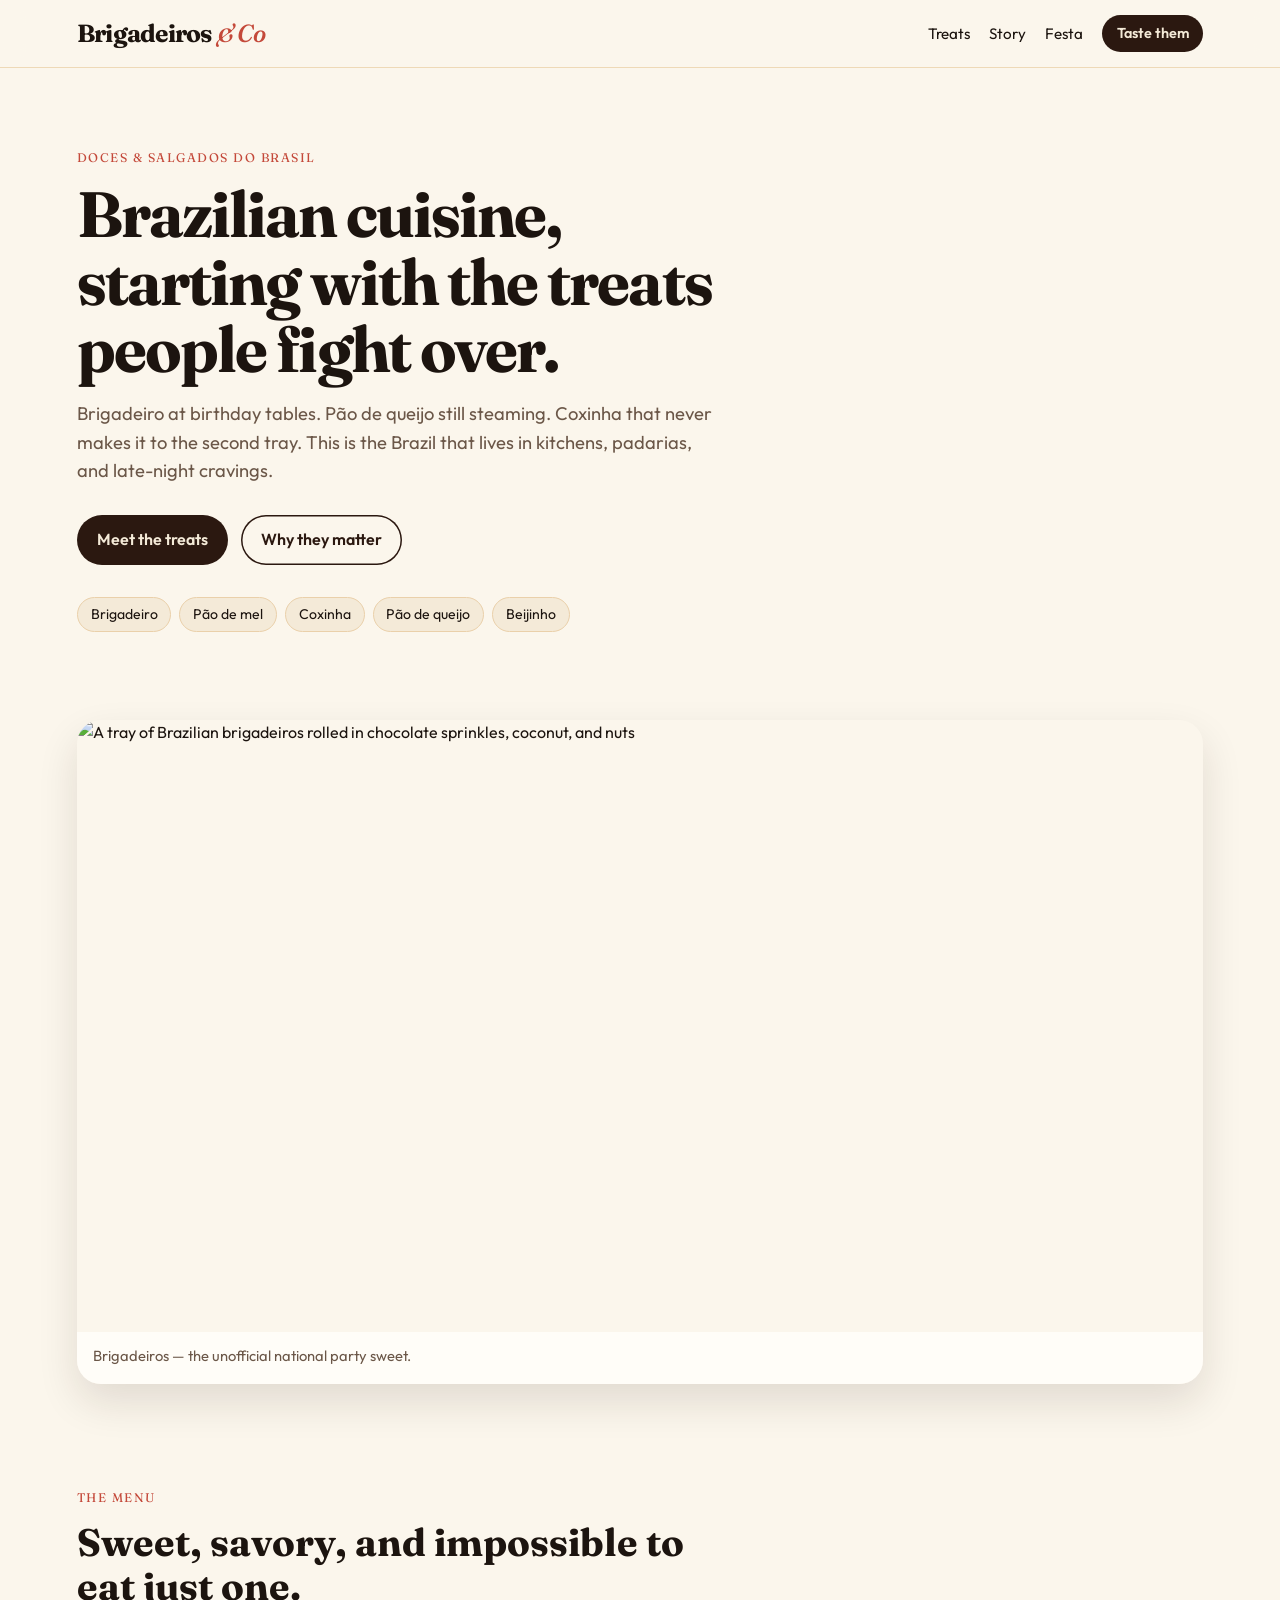
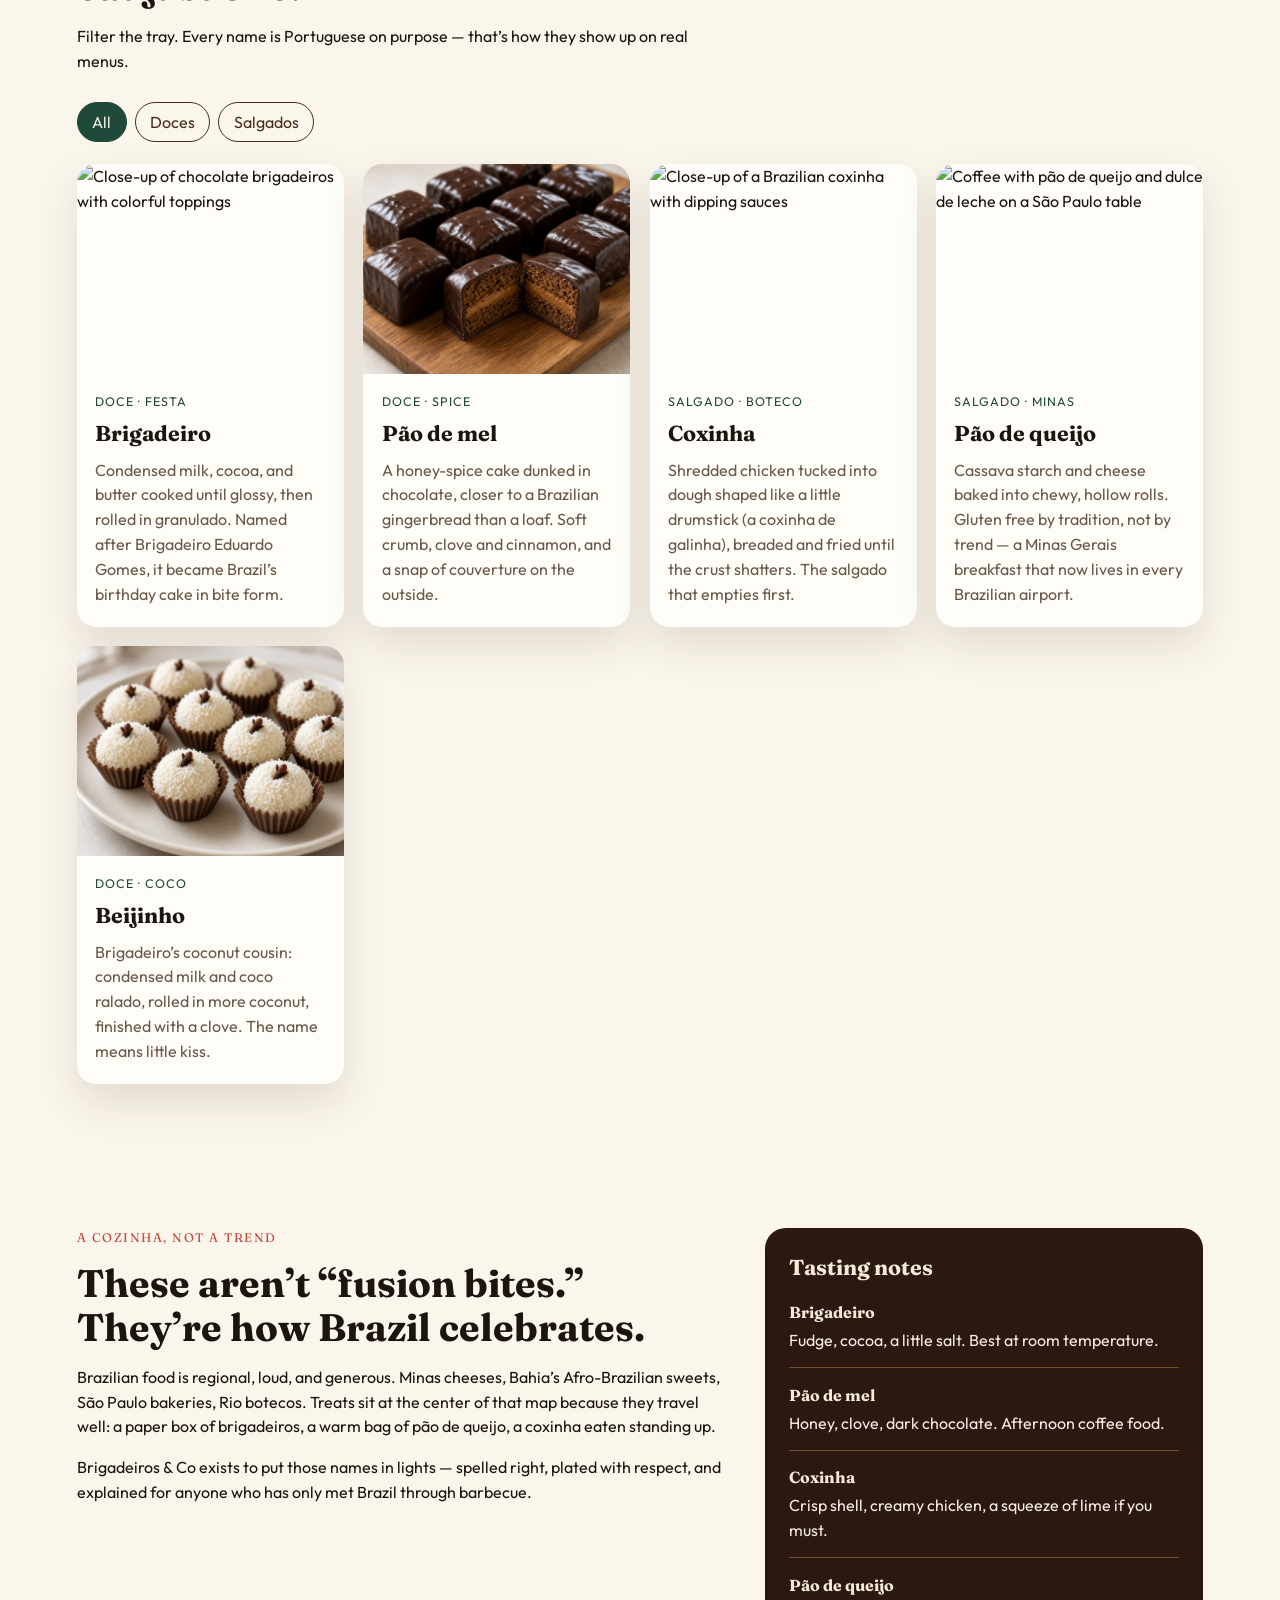
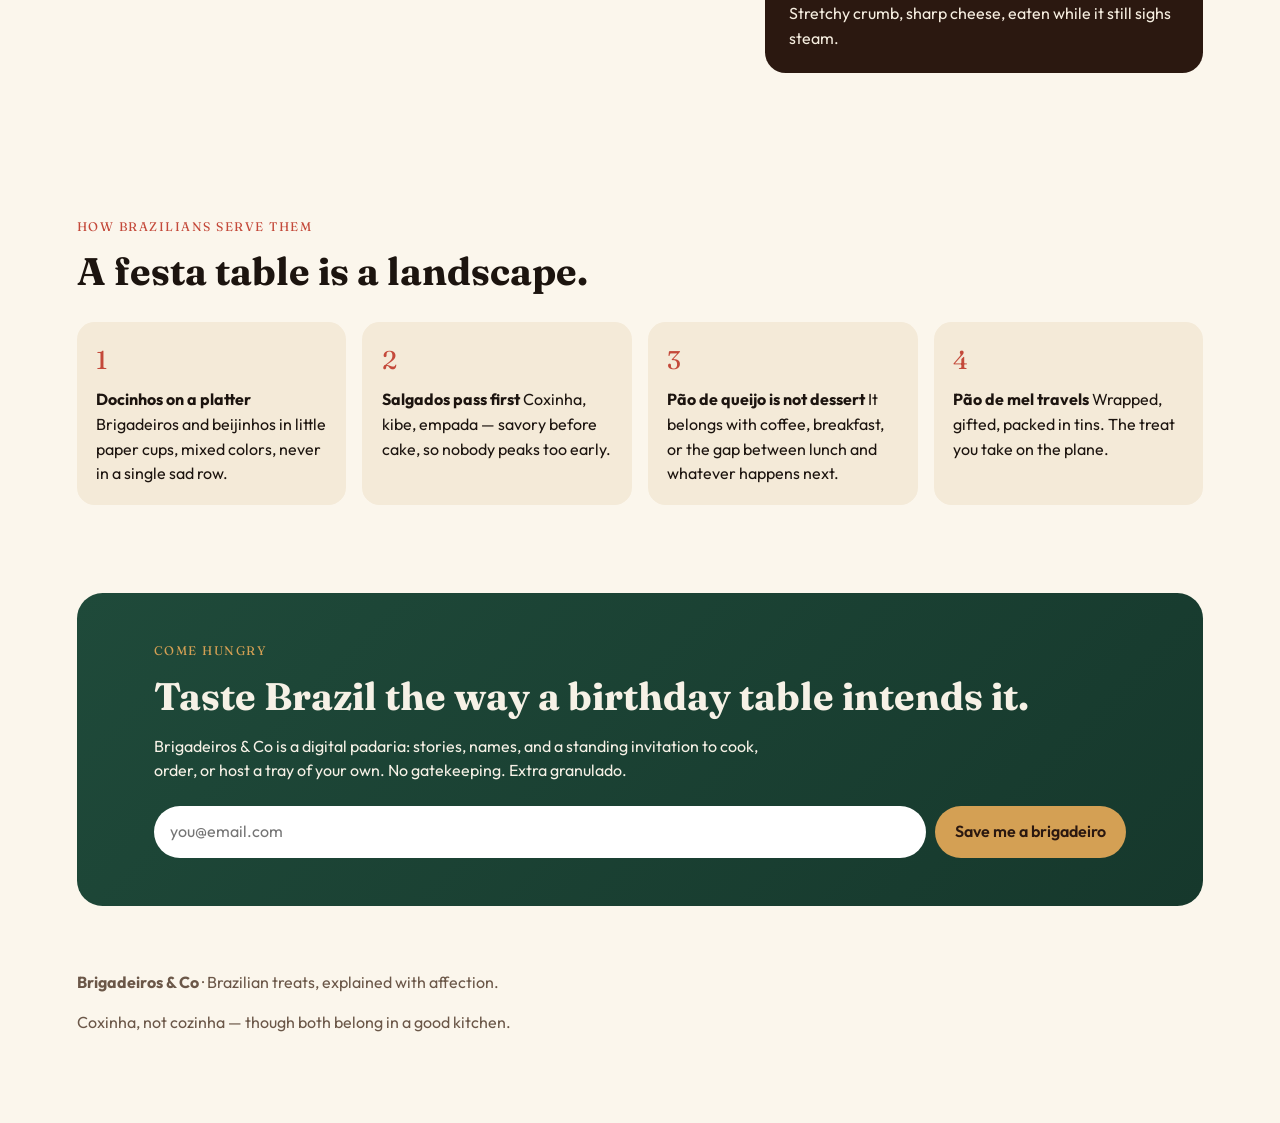
==== index.html @ df834049 "First changes" ====
<!DOCTYPE html>
<html lang="en">
  <head>
    <meta charset="UTF-8" />
    <meta name="viewport" content="width=device-width, initial-scale=1" />
    <title>Brigadeiros &amp; Co — Brazilian treats, from brigadeiro to pão de queijo</title>
    <meta
      name="description"
      content="Brigadeiros & Co is a love letter to Brazilian confeitaria: brigadeiros, pão de mel, coxinha, pão de queijo, and the sweets that show up at every festa."
    />
    <link rel="preconnect" href="https://fonts.googleapis.com" />
    <link rel="preconnect" href="https://fonts.gstatic.com" crossorigin />
    <link
      href="https://fonts.googleapis.com/css2?family=Fraunces:ital,opsz,wght@0,9..144,500;0,9..144,700;1,9..144,500&family=Outfit:wght@360;460;600&display=swap"
      rel="stylesheet"
    />
    <link rel="stylesheet" href="styles.css" />
  </head>
  <body>
    <a class="skip" href="#treats">Skip to treats</a>
    <header class="nav">
      <a class="mark" href="#top">Brigadeiros <span class="amp">&amp; Co</span></a>
      <nav>
        <a href="#treats">Treats</a>
        <a href="#story">Story</a>
        <a href="#festa">Festa</a>
        <a class="btn btn-small" href="#visit">Taste them</a>
      </nav>
    </header>

    <main id="top">
      <section class="hero">
        <p class="eyebrow">Doces &amp; salgados do Brasil</p>
        <h1>Brazilian cuisine, starting with the treats people fight over.</h1>
        <p class="lede">
          Brigadeiro at birthday tables. Pão de queijo still steaming.
          Coxinha that never makes it to the second tray. This is the Brazil
          that lives in kitchens, padarias, and late-night cravings.
        </p>
        <div class="hero-actions">
          <a class="btn" href="#treats">Meet the treats</a>
          <a class="btn btn-ghost" href="#story">Why they matter</a>
        </div>
        <ul class="hero-pills" aria-label="Featured treats">
          <li>Brigadeiro</li>
          <li>Pão de mel</li>
          <li>Coxinha</li>
          <li>Pão de queijo</li>
          <li>Beijinho</li>
        </ul>
      </section>

      <section class="band">
        <figure class="hero-photo">
          <img
            src="https://images.pexels.com/photos/5365924/pexels-photo-5365924.jpeg?auto=compress&cs=tinysrgb&w=1600"
            alt="A tray of Brazilian brigadeiros rolled in chocolate sprinkles, coconut, and nuts"
            width="1600"
            height="1067"
          />
          <figcaption>Brigadeiros — the unofficial national party sweet.</figcaption>
        </figure>
      </section>

      <section id="treats" class="section">
        <div class="section-head">
          <p class="eyebrow">The menu</p>
          <h2>Sweet, savory, and impossible to eat just one.</h2>
          <p>
            Filter the tray. Every name is Portuguese on purpose — that’s how
            they show up on real menus.
          </p>
        </div>
        <div class="filters" role="tablist" aria-label="Treat type">
          <button class="chip is-active" data-filter="all" type="button">All</button>
          <button class="chip" data-filter="doce" type="button">Doces</button>
          <button class="chip" data-filter="salgado" type="button">Salgados</button>
        </div>
        <div class="grid" id="treat-grid">
          <article class="card" data-kind="doce">
            <img
              src="https://images.pexels.com/photos/5365924/pexels-photo-5365924.jpeg?auto=compress&cs=tinysrgb&w=900"
              alt="Close-up of chocolate brigadeiros with colorful toppings"
            />
            <div class="card-body">
              <p class="tag">Doce · festa</p>
              <h3>Brigadeiro</h3>
              <p>
                Condensed milk, cocoa, and butter cooked until glossy, then
                rolled in granulado. Named after Brigadeiro Eduardo Gomes, it
                became Brazil’s birthday cake in bite form.
              </p>
            </div>
          </article>
          <article class="card" data-kind="doce">
            <img
              src="images/pao-de-mel.jpg"
              alt="Chocolate-covered Brazilian pão de mel, one piece cut open to show honey cake and doce de leite"
            />
            <div class="card-body">
              <p class="tag">Doce · spice</p>
              <h3>Pão de mel</h3>
              <p>
                A honey-spice cake dunked in chocolate, closer to a Brazilian
                gingerbread than a loaf. Soft crumb, clove and cinnamon, and a
                snap of couverture on the outside.
              </p>
            </div>
          </article>
          <article class="card" data-kind="salgado">
            <img
              src="https://images.pexels.com/photos/17409458/pexels-photo-17409458.jpeg?auto=compress&cs=tinysrgb&w=900"
              alt="Close-up of a Brazilian coxinha with dipping sauces"
            />
            <div class="card-body">
              <p class="tag">Salgado · boteco</p>
              <h3>Coxinha</h3>
              <p>
                Shredded chicken tucked into dough shaped like a little drumstick
                (a coxinha de galinha), breaded and fried until the crust
                shatters. The salgado that empties first.
              </p>
            </div>
          </article>
          <article class="card" data-kind="salgado">
            <img
              src="https://images.pexels.com/photos/34472660/pexels-photo-34472660.jpeg?auto=compress&cs=tinysrgb&w=900"
              alt="Coffee with pão de queijo and dulce de leche on a São Paulo table"
            />
            <div class="card-body">
              <p class="tag">Salgado · Minas</p>
              <h3>Pão de queijo</h3>
              <p>
                Cassava starch and cheese baked into chewy, hollow rolls. Gluten
                free by tradition, not by trend — a Minas Gerais breakfast that
                now lives in every Brazilian airport.
              </p>
            </div>
          </article>
          <article class="card" data-kind="doce">
            <img
              src="images/beijinho.jpg"
              alt="Brazilian beijinhos rolled in shredded coconut and topped with cloves"
            />
            <div class="card-body">
              <p class="tag">Doce · coco</p>
              <h3>Beijinho</h3>
              <p>
                Brigadeiro’s coconut cousin: condensed milk and coco ralado,
                rolled in more coconut, finished with a clove. The name means
                little kiss.
              </p>
            </div>
          </article>
        </div>
      </section>

      <section id="story" class="section story">
        <div class="story-copy">
          <p class="eyebrow">A cozinha, not a trend</p>
          <h2>These aren’t “fusion bites.” They’re how Brazil celebrates.</h2>
          <p>
            Brazilian food is regional, loud, and generous. Minas cheeses,
            Bahia’s Afro-Brazilian sweets, São Paulo bakeries, Rio botecos.
            Treats sit at the center of that map because they travel well:
            a paper box of brigadeiros, a warm bag of pão de queijo, a
            coxinha eaten standing up.
          </p>
          <p>
            Brigadeiros &amp; Co exists to put those names in lights — spelled right, plated
            with respect, and explained for anyone who has only met Brazil
            through barbecue.
          </p>
        </div>
        <aside class="notes">
          <h3>Tasting notes</h3>
          <dl>
            <div>
              <dt>Brigadeiro</dt>
              <dd>Fudge, cocoa, a little salt. Best at room temperature.</dd>
            </div>
            <div>
              <dt>Pão de mel</dt>
              <dd>Honey, clove, dark chocolate. Afternoon coffee food.</dd>
            </div>
            <div>
              <dt>Coxinha</dt>
              <dd>Crisp shell, creamy chicken, a squeeze of lime if you must.</dd>
            </div>
            <div>
              <dt>Pão de queijo</dt>
              <dd>Stretchy crumb, sharp cheese, eaten while it still sighs steam.</dd>
            </div>
          </dl>
        </aside>
      </section>

      <section id="festa" class="section festa">
        <div class="section-head">
          <p class="eyebrow">How Brazilians serve them</p>
          <h2>A festa table is a landscape.</h2>
        </div>
        <ol class="steps">
          <li>
            <strong>Docinhos on a platter</strong>
            Brigadeiros and beijinhos in little paper cups, mixed colors, never
            in a single sad row.
          </li>
          <li>
            <strong>Salgados pass first</strong>
            Coxinha, kibe, empada — savory before cake, so nobody peaks too early.
          </li>
          <li>
            <strong>Pão de queijo is not dessert</strong>
            It belongs with coffee, breakfast, or the gap between lunch and
            whatever happens next.
          </li>
          <li>
            <strong>Pão de mel travels</strong>
            Wrapped, gifted, packed in tins. The treat you take on the plane.
          </li>
        </ol>
      </section>

      <section id="visit" class="cta">
        <p class="eyebrow">Come hungry</p>
        <h2>Taste Brazil the way a birthday table intends it.</h2>
        <p>
          Brigadeiros &amp; Co is a digital padaria: stories, names, and a standing invitation
          to cook, order, or host a tray of your own. No gatekeeping. Extra
          granulado.
        </p>
        <form class="signup" id="signup">
          <label class="sr" for="email">Email</label>
          <input id="email" name="email" type="email" required placeholder="you@email.com" />
          <button class="btn" type="submit">Save me a brigadeiro</button>
          <p class="form-note" id="form-note" hidden>Saved. We’ll pretend this is a real mailing list until you plug one in.</p>
        </form>
      </section>
    </main>

    <footer>
      <p><strong>Brigadeiros &amp; Co</strong> · Brazilian treats, explained with affection.</p>
      <p>Coxinha, not cozinha — though both belong in a good kitchen.</p>
    </footer>
    <script src="script.js"></script>
  </body>
</html>
---- styles.css ----
:root {
  --cacao: #2b1810;
  --bark: #4a2c1a;
  --cream: #f4ead8;
  --paper: #fbf6ec;
  --honey: #d4a054;
  --guava: #c4493a;
  --forest: #1f4a3a;
  --ink: #1c140f;
  --muted: #6b5748;
  --card: #fffdf8;
  --shadow: 0 18px 40px rgba(43, 24, 16, 0.12);
}

* {
  box-sizing: border-box;
}

html {
  scroll-behavior: smooth;
}

body {
  margin: 0;
  color: var(--ink);
  background:
    radial-gradient(1200px 500px at 10% -10%, #f3d7a0 0%, transparent 55%),
    var(--paper);
  font-family: Outfit, system-ui, sans-serif;
  line-height: 1.55;
}

h1,
h2,
h3,
.mark,
.eyebrow {
  font-family: Fraunces, Georgia, serif;
}

img {
  max-width: 100%;
  display: block;
}

a {
  color: inherit;
}

.skip {
  position: absolute;
  left: -999px;
}

.skip:focus {
  left: 1rem;
  top: 1rem;
  background: var(--cacao);
  color: var(--cream);
  padding: 0.5rem 0.8rem;
  z-index: 20;
}

.nav {
  position: sticky;
  top: 0;
  z-index: 10;
  display: flex;
  justify-content: space-between;
  align-items: center;
  padding: 0.9rem 6vw;
  background: color-mix(in srgb, var(--paper) 88%, transparent);
  backdrop-filter: blur(12px);
  border-bottom: 1px solid color-mix(in srgb, var(--honey) 35%, transparent);
}

.mark {
  font-size: clamp(1.15rem, 2.4vw, 1.55rem);
  font-weight: 700;
  text-decoration: none;
  white-space: nowrap;
  letter-spacing: -0.03em;
}

.amp {
  font-style: italic;
  font-weight: 500;
  color: var(--guava);
  letter-spacing: -0.03em;
}

nav {
  display: flex;
  gap: 1.2rem;
  align-items: center;
}

nav a {
  text-decoration: none;
  font-size: 0.95rem;
}

.hero,
.section,
.cta,
footer {
  padding: 4.5rem 6vw;
}

.hero {
  max-width: 52rem;
  padding-top: 5rem;
}

.eyebrow {
  letter-spacing: 0.12em;
  text-transform: uppercase;
  font-size: 0.78rem;
  color: var(--guava);
  margin: 0 0 0.8rem;
}

h1 {
  font-size: clamp(2.4rem, 5vw, 4.4rem);
  line-height: 1.05;
  margin: 0 0 1.1rem;
  font-weight: 700;
  letter-spacing: -0.03em;
}

.lede {
  font-size: 1.15rem;
  color: var(--muted);
  max-width: 40rem;
}

.hero-actions {
  display: flex;
  gap: 0.8rem;
  flex-wrap: wrap;
  margin: 1.8rem 0 2rem;
}

.btn {
  display: inline-flex;
  align-items: center;
  justify-content: center;
  background: var(--cacao);
  color: var(--cream);
  text-decoration: none;
  border: 0;
  border-radius: 999px;
  padding: 0.8rem 1.25rem;
  font: inherit;
  font-weight: 600;
  cursor: pointer;
}

.btn-small {
  padding: 0.45rem 0.9rem;
  font-size: 0.9rem;
}

.btn-ghost {
  background: transparent;
  color: var(--cacao);
  box-shadow: inset 0 0 0 1.5px var(--cacao);
}

.hero-pills {
  display: flex;
  flex-wrap: wrap;
  gap: 0.5rem;
  padding: 0;
  list-style: none;
}

.hero-pills li {
  background: var(--cream);
  border: 1px solid color-mix(in srgb, var(--honey) 50%, #fff);
  border-radius: 999px;
  padding: 0.35rem 0.8rem;
  font-size: 0.88rem;
}

.band {
  padding: 0 6vw 2rem;
}

.hero-photo {
  margin: 0;
  border-radius: 1.5rem;
  overflow: hidden;
  box-shadow: var(--shadow);
}

.hero-photo img {
  width: 100%;
  height: min(68vh, 620px);
  object-fit: cover;
}

.hero-photo figcaption {
  padding: 0.8rem 1rem 1rem;
  color: var(--muted);
  font-size: 0.92rem;
  background: var(--card);
}

.section-head {
  max-width: 40rem;
  margin-bottom: 1.8rem;
}

h2 {
  font-size: clamp(1.8rem, 3vw, 2.8rem);
  line-height: 1.15;
  margin: 0 0 0.7rem;
}

.filters {
  display: flex;
  gap: 0.5rem;
  margin-bottom: 1.4rem;
}

.chip {
  border: 1px solid var(--bark);
  background: transparent;
  color: var(--bark);
  border-radius: 999px;
  padding: 0.4rem 0.9rem;
  font: inherit;
  cursor: pointer;
}

.chip.is-active {
  background: var(--forest);
  border-color: var(--forest);
  color: #f3efe4;
}

.grid {
  display: grid;
  grid-template-columns: repeat(auto-fit, minmax(260px, 1fr));
  gap: 1.2rem;
}

.card {
  background: var(--card);
  border-radius: 1.2rem;
  overflow: hidden;
  box-shadow: var(--shadow);
  display: flex;
  flex-direction: column;
}

.card img {
  height: 210px;
  width: 100%;
  object-fit: cover;
}

.card-body {
  padding: 1.1rem 1.15rem 1.3rem;
}

.tag {
  margin: 0 0 0.35rem;
  color: var(--forest);
  font-size: 0.78rem;
  letter-spacing: 0.08em;
  text-transform: uppercase;
}

h3 {
  margin: 0 0 0.45rem;
  font-size: 1.35rem;
}

.card p:last-child {
  margin: 0;
  color: var(--muted);
}

.hidden {
  display: none;
}

.story {
  display: grid;
  grid-template-columns: 1.2fr 0.8fr;
  gap: 2rem;
  align-items: start;
}

.notes {
  background: var(--cacao);
  color: var(--cream);
  border-radius: 1.3rem;
  padding: 1.4rem 1.5rem;
}

.notes h3 {
  margin-bottom: 1rem;
}

.notes dl {
  margin: 0;
}

.notes div + div {
  margin-top: 0.9rem;
  padding-top: 0.9rem;
  border-top: 1px solid color-mix(in srgb, var(--honey) 40%, transparent);
}

.notes dt {
  font-family: Fraunces, Georgia, serif;
  font-weight: 700;
}

.notes dd {
  margin: 0.2rem 0 0;
  color: color-mix(in srgb, var(--cream) 80%, #fff);
}

.steps {
  display: grid;
  grid-template-columns: repeat(auto-fit, minmax(220px, 1fr));
  gap: 1rem;
  padding: 0;
  counter-reset: step;
  list-style: none;
}

.steps li {
  background: var(--cream);
  border-radius: 1.1rem;
  padding: 1.2rem;
  counter-increment: step;
}

.steps li::before {
  content: counter(step);
  display: block;
  font-family: Fraunces, Georgia, serif;
  font-size: 1.6rem;
  color: var(--guava);
  margin-bottom: 0.4rem;
}

.cta {
  margin: 0 6vw 4rem;
  padding: 3rem 6vw;
  border-radius: 1.6rem;
  background:
    linear-gradient(135deg, var(--forest), #16382c);
  color: #f6f1e6;
}

.cta .eyebrow {
  color: var(--honey);
}

.cta p {
  max-width: 38rem;
}

.signup {
  display: flex;
  flex-wrap: wrap;
  gap: 0.6rem;
  margin-top: 1.4rem;
}

.signup input {
  flex: 1 1 220px;
  border: 0;
  border-radius: 999px;
  padding: 0.85rem 1rem;
  font: inherit;
}

.cta .btn {
  background: var(--honey);
  color: var(--cacao);
}

.form-note {
  flex-basis: 100%;
  margin: 0.3rem 0 0;
}

footer {
  padding-top: 0;
  color: var(--muted);
}

.sr {
  position: absolute;
  width: 1px;
  height: 1px;
  overflow: hidden;
  clip: rect(0 0 0 0);
}

@media (max-width: 800px) {
  .story {
    grid-template-columns: 1fr;
  }

  .nav {
    flex-wrap: wrap;
    gap: 0.6rem;
  }

  nav {
    flex-wrap: wrap;
    justify-content: flex-end;
    gap: 0.7rem;
  }
}
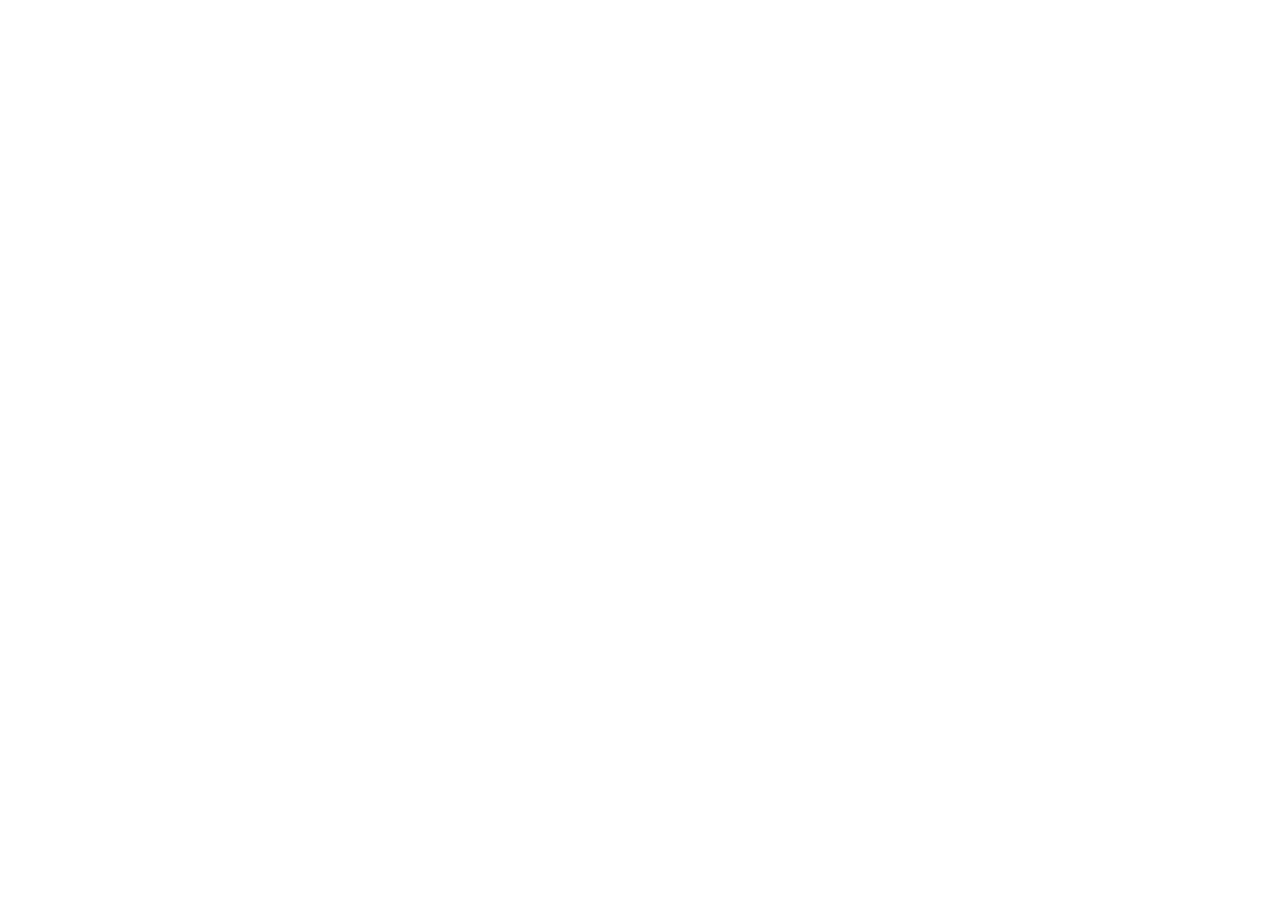
==== commit 704de2f3: "second try" ====
--- a/index.html
+++ b/index.html
@@ -3,6 +3,16 @@
   <head>
     <meta charset="UTF-8" />
     <meta name="viewport" content="width=device-width, initial-scale=1" />
+    <meta http-equiv="Content-Security-Policy" content="upgrade-insecure-requests" />
+    <script>
+      if (
+        location.protocol === "http:" &&
+        location.hostname !== "localhost" &&
+        location.hostname !== "127.0.0.1"
+      ) {
+        location.replace("https:" + location.href.slice(location.protocol.length));
+      }
+    </script>
     <title>Brigadeiros &amp; Co — Brazilian treats, from brigadeiro to pão de queijo</title>
     <meta
       name="description"
@@ -87,8 +97,9 @@
               <h3>Brigadeiro</h3>
               <p>
                 Condensed milk, cocoa, and butter cooked until glossy, then
-                rolled in granulado. Named after Brigadeiro Eduardo Gomes, it
-                became Brazil’s birthday cake in bite form.
+                rolled in granulado. Brigadeiros can also come in many other
+                flavors. Named after Brigadeiro Eduardo Gomes, it became
+                Brazil’s birthday cake in bite form.
               </p>
             </div>
           </article>
@@ -102,8 +113,9 @@
               <h3>Pão de mel</h3>
               <p>
                 A honey-spice cake dunked in chocolate, closer to a Brazilian
-                gingerbread than a loaf. Soft crumb, clove and cinnamon, and a
-                snap of couverture on the outside.
+                gingerbread than a loaf, and filled with dulce de leche. Soft
+                crumb, clove and cinnamon, and a snap of couverture on the
+                outside.
               </p>
             </div>
           </article>
@@ -116,9 +128,9 @@
               <p class="tag">Salgado · boteco</p>
               <h3>Coxinha</h3>
               <p>
-                Shredded chicken tucked into dough shaped like a little drumstick
-                (a coxinha de galinha), breaded and fried until the crust
-                shatters. The salgado that empties first.
+                Creamy shredded chicken tucked into dough shaped like a little
+                drumstick (a coxinha de galinha), breaded and fried until the
+                crust shatters. The salgado that empties first.
               </p>
             </div>
           </article>
@@ -181,7 +193,7 @@
             </div>
             <div>
               <dt>Pão de mel</dt>
-              <dd>Honey, clove, dark chocolate. Afternoon coffee food.</dd>
+              <dd>Honey, clove, dark chocolate, filled with dulce de leche. Afternoon coffee food.</dd>
             </div>
             <div>
               <dt>Coxinha</dt>
